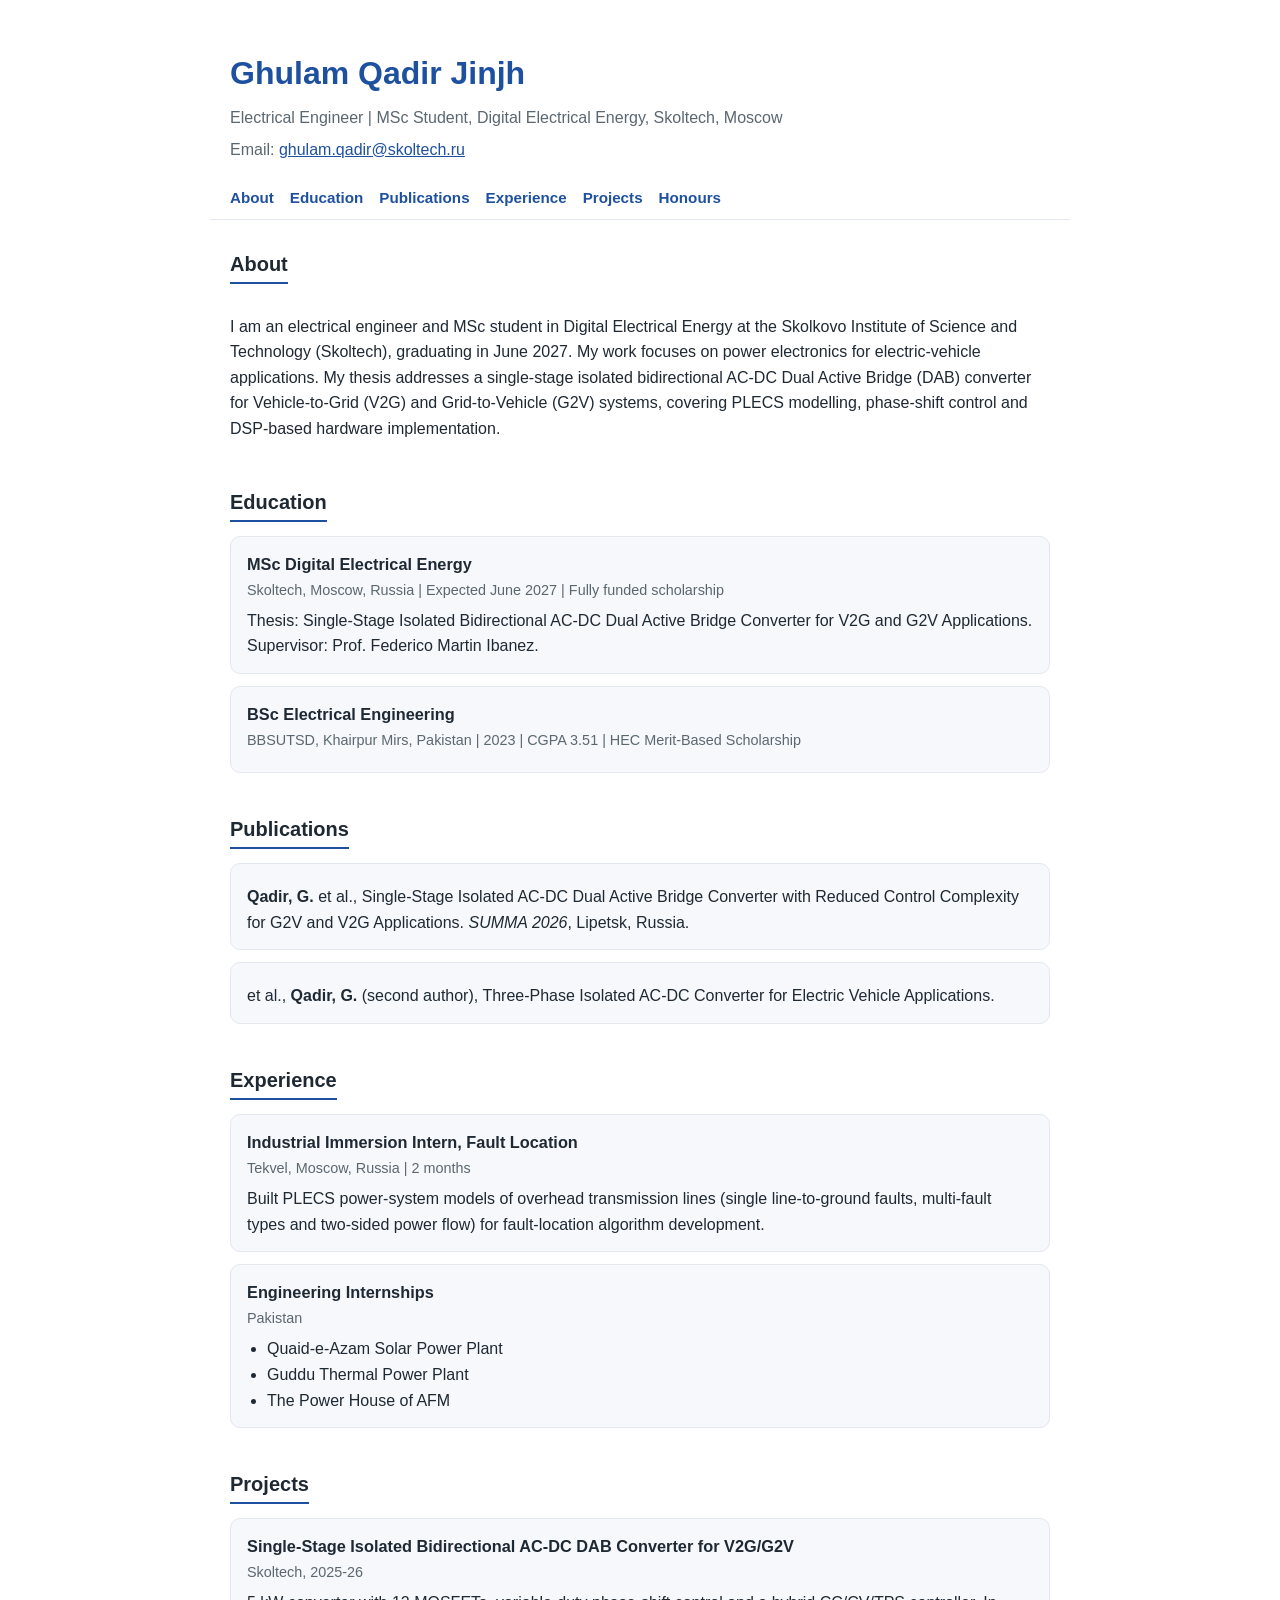
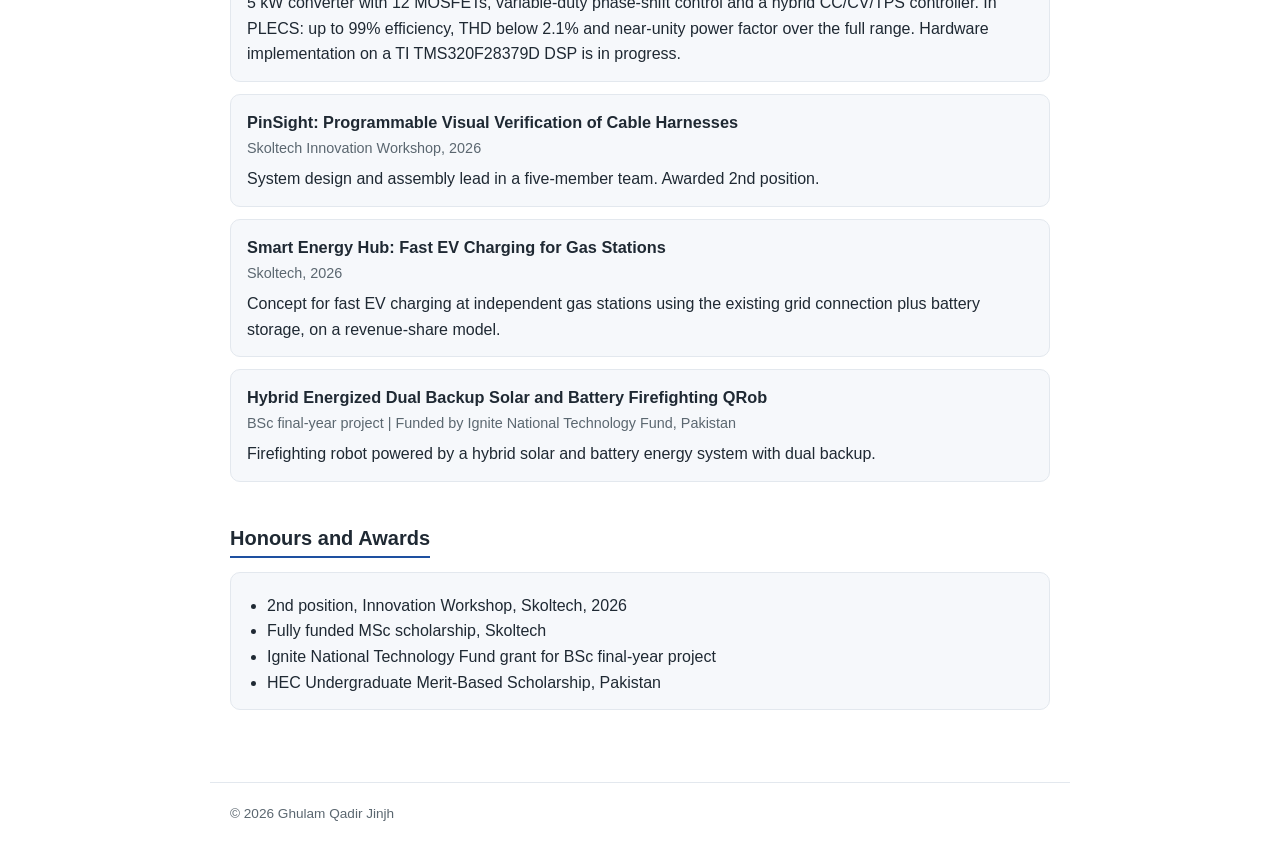
==== index.html @ 8839afb0 "Add personal academic website in index.html This is a complete HTML document for a personal academic" ====
<!DOCTYPE html>
<html lang="en">
<head>
<meta charset="utf-8">
<meta name="viewport" content="width=device-width, initial-scale=1">
<title>Ghulam Qadir Jinjh | Electrical Engineer</title>
<meta name="description" content="Personal academic website of Ghulam Qadir Jinjh, MSc student in Digital Electrical Energy at Skoltech.">
<style>
  :root { --bg:#ffffff; --text:#1f2933; --muted:#5b6770; --accent:#1e50a0; --line:#e3e8ee; --card:#f6f8fb; }
  @media (prefers-color-scheme: dark) {
    :root { --bg:#12161c; --text:#e6e9ee; --muted:#9aa5b1; --accent:#6ea1f0; --line:#262d36; --card:#1a2028; }
  }
  * { box-sizing: border-box; }
  body { margin:0; font-family: -apple-system, "Segoe UI", Roboto, Arial, sans-serif; background:var(--bg); color:var(--text); line-height:1.6; }
  header { max-width:860px; margin:0 auto; padding:48px 20px 16px; }
  h1 { margin:0; font-size:2rem; color:var(--accent); }
  .sub { color:var(--muted); margin:6px 0 0; }
  nav { max-width:860px; margin:0 auto; padding:8px 20px; display:flex; flex-wrap:wrap; gap:16px; border-bottom:1px solid var(--line); }
  nav a { color:var(--accent); text-decoration:none; font-weight:600; font-size:.95rem; }
  main { max-width:860px; margin:0 auto; padding:0 20px 60px; }
  section { padding-top:28px; }
  h2 { font-size:1.25rem; border-bottom:2px solid var(--accent); display:inline-block; padding-bottom:2px; margin:0 0 14px; }
  .item { background:var(--card); border:1px solid var(--line); border-radius:10px; padding:14px 16px; margin-bottom:12px; }
  .item h3 { margin:0; font-size:1.02rem; }
  .meta { color:var(--muted); font-size:.9rem; margin:2px 0 6px; }
  .item p { margin:6px 0 0; }
  ul { padding-left:20px; margin:6px 0 0; }
  a { color:var(--accent); }
  footer { max-width:860px; margin:0 auto; padding:20px; color:var(--muted); font-size:.85rem; border-top:1px solid var(--line); }
</style>
</head>
<body>

<header>
  <h1>Ghulam Qadir Jinjh</h1>
  <p class="sub">Electrical Engineer | MSc Student, Digital Electrical Energy, Skoltech, Moscow</p>
  <p class="sub">Email: <a href="mailto:ghulam.qadir@skoltech.ru">ghulam.qadir@skoltech.ru</a></p>
</header>

<nav>
  <a href="#about">About</a>
  <a href="#education">Education</a>
  <a href="#publications">Publications</a>
  <a href="#experience">Experience</a>
  <a href="#projects">Projects</a>
  <a href="#honours">Honours</a>
</nav>

<main>

<section id="about">
  <h2>About</h2>
  <p>I am an electrical engineer and MSc student in Digital Electrical Energy at the Skolkovo Institute of Science and Technology (Skoltech), graduating in June 2027. My work focuses on power electronics for electric-vehicle applications. My thesis addresses a single-stage isolated bidirectional AC-DC Dual Active Bridge (DAB) converter for Vehicle-to-Grid (V2G) and Grid-to-Vehicle (G2V) systems, covering PLECS modelling, phase-shift control and DSP-based hardware implementation.</p>
</section>

<section id="education">
  <h2>Education</h2>
  <div class="item">
    <h3>MSc Digital Electrical Energy</h3>
    <div class="meta">Skoltech, Moscow, Russia | Expected June 2027 | Fully funded scholarship</div>
    <p>Thesis: Single-Stage Isolated Bidirectional AC-DC Dual Active Bridge Converter for V2G and G2V Applications. Supervisor: Prof. Federico Martin Ibanez.</p>
  </div>
  <div class="item">
    <h3>BSc Electrical Engineering</h3>
    <div class="meta">BBSUTSD, Khairpur Mirs, Pakistan | 2023 | CGPA 3.51 | HEC Merit-Based Scholarship</div>
  </div>
</section>

<section id="publications">
  <h2>Publications</h2>
  <div class="item">
    <p><strong>Qadir, G.</strong> et al., Single-Stage Isolated AC-DC Dual Active Bridge Converter with Reduced Control Complexity for G2V and V2G Applications. <em>SUMMA 2026</em>, Lipetsk, Russia.</p>
  </div>
  <div class="item">
    <p>et al., <strong>Qadir, G.</strong> (second author), Three-Phase Isolated AC-DC Converter for Electric Vehicle Applications.</p>
  </div>
</section>

<section id="experience">
  <h2>Experience</h2>
  <div class="item">
    <h3>Industrial Immersion Intern, Fault Location</h3>
    <div class="meta">Tekvel, Moscow, Russia | 2 months</div>
    <p>Built PLECS power-system models of overhead transmission lines (single line-to-ground faults, multi-fault types and two-sided power flow) for fault-location algorithm development.</p>
  </div>
  <div class="item">
    <h3>Engineering Internships</h3>
    <div class="meta">Pakistan</div>
    <ul>
      <li>Quaid-e-Azam Solar Power Plant</li>
      <li>Guddu Thermal Power Plant</li>
      <li>The Power House of AFM</li>
    </ul>
  </div>
</section>

<section id="projects">
  <h2>Projects</h2>
  <div class="item">
    <h3>Single-Stage Isolated Bidirectional AC-DC DAB Converter for V2G/G2V</h3>
    <div class="meta">Skoltech, 2025-26</div>
    <p>5 kW converter with 12 MOSFETs, variable-duty phase-shift control and a hybrid CC/CV/TPS controller. In PLECS: up to 99% efficiency, THD below 2.1% and near-unity power factor over the full range. Hardware implementation on a TI TMS320F28379D DSP is in progress.</p>
  </div>
  <div class="item">
    <h3>PinSight: Programmable Visual Verification of Cable Harnesses</h3>
    <div class="meta">Skoltech Innovation Workshop, 2026</div>
    <p>System design and assembly lead in a five-member team. Awarded 2nd position.</p>
  </div>
  <div class="item">
    <h3>Smart Energy Hub: Fast EV Charging for Gas Stations</h3>
    <div class="meta">Skoltech, 2026</div>
    <p>Concept for fast EV charging at independent gas stations using the existing grid connection plus battery storage, on a revenue-share model.</p>
  </div>
  <div class="item">
    <h3>Hybrid Energized Dual Backup Solar and Battery Firefighting QRob</h3>
    <div class="meta">BSc final-year project | Funded by Ignite National Technology Fund, Pakistan</div>
    <p>Firefighting robot powered by a hybrid solar and battery energy system with dual backup.</p>
  </div>
</section>

<section id="honours">
  <h2>Honours and Awards</h2>
  <div class="item">
    <ul>
      <li>2nd position, Innovation Workshop, Skoltech, 2026</li>
      <li>Fully funded MSc scholarship, Skoltech</li>
      <li>Ignite National Technology Fund grant for BSc final-year project</li>
      <li>HEC Undergraduate Merit-Based Scholarship, Pakistan</li>
    </ul>
  </div>
</section>

</main>

<footer>&copy; 2026 Ghulam Qadir Jinjh</footer>

</body>
</html>
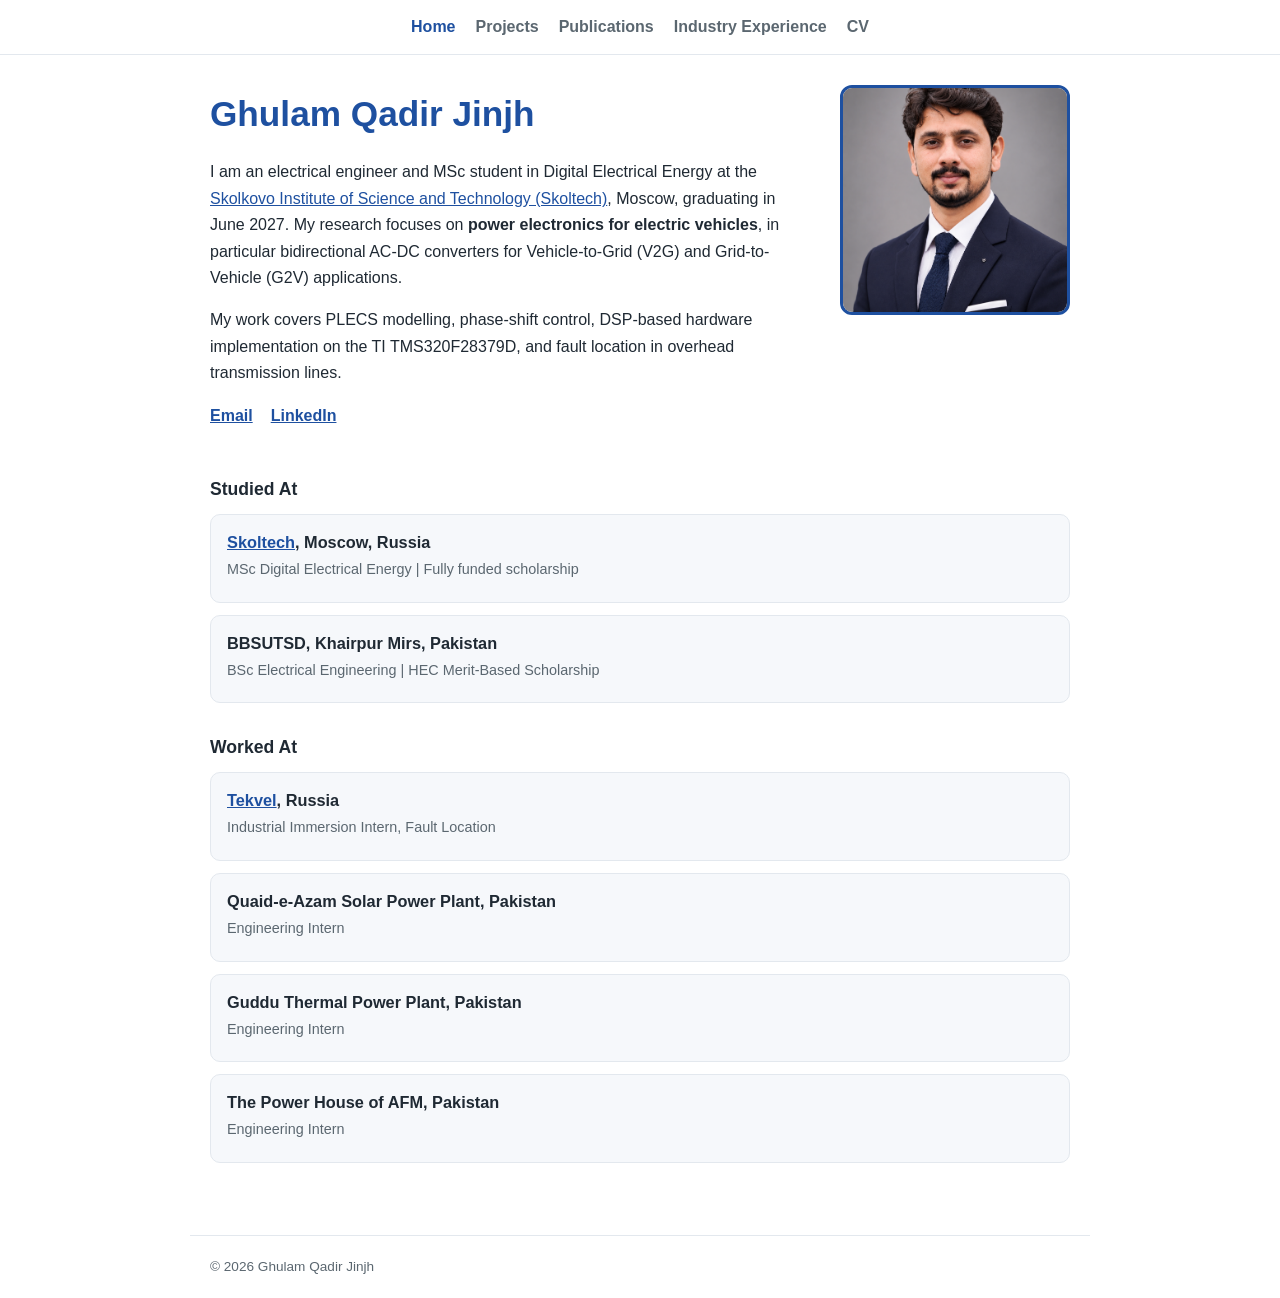
==== commit 4a9a8e0a: "Revamp index.html with new layout and content Updated the title and added a hero section with person" ====
--- a/index.html
+++ b/index.html
@@ -3,133 +3,61 @@
 <head>
 <meta charset="utf-8">
 <meta name="viewport" content="width=device-width, initial-scale=1">
-<title>Ghulam Qadir Jinjh | Electrical Engineer</title>
+<title>Ghulam Qadir Jinjh</title>
 <meta name="description" content="Personal academic website of Ghulam Qadir Jinjh, MSc student in Digital Electrical Energy at Skoltech.">
-<style>
-  :root { --bg:#ffffff; --text:#1f2933; --muted:#5b6770; --accent:#1e50a0; --line:#e3e8ee; --card:#f6f8fb; }
-  @media (prefers-color-scheme: dark) {
-    :root { --bg:#12161c; --text:#e6e9ee; --muted:#9aa5b1; --accent:#6ea1f0; --line:#262d36; --card:#1a2028; }
-  }
-  * { box-sizing: border-box; }
-  body { margin:0; font-family: -apple-system, "Segoe UI", Roboto, Arial, sans-serif; background:var(--bg); color:var(--text); line-height:1.6; }
-  header { max-width:860px; margin:0 auto; padding:48px 20px 16px; }
-  h1 { margin:0; font-size:2rem; color:var(--accent); }
-  .sub { color:var(--muted); margin:6px 0 0; }
-  nav { max-width:860px; margin:0 auto; padding:8px 20px; display:flex; flex-wrap:wrap; gap:16px; border-bottom:1px solid var(--line); }
-  nav a { color:var(--accent); text-decoration:none; font-weight:600; font-size:.95rem; }
-  main { max-width:860px; margin:0 auto; padding:0 20px 60px; }
-  section { padding-top:28px; }
-  h2 { font-size:1.25rem; border-bottom:2px solid var(--accent); display:inline-block; padding-bottom:2px; margin:0 0 14px; }
-  .item { background:var(--card); border:1px solid var(--line); border-radius:10px; padding:14px 16px; margin-bottom:12px; }
-  .item h3 { margin:0; font-size:1.02rem; }
-  .meta { color:var(--muted); font-size:.9rem; margin:2px 0 6px; }
-  .item p { margin:6px 0 0; }
-  ul { padding-left:20px; margin:6px 0 0; }
-  a { color:var(--accent); }
-  footer { max-width:860px; margin:0 auto; padding:20px; color:var(--muted); font-size:.85rem; border-top:1px solid var(--line); }
-</style>
+<link rel="stylesheet" href="style.css">
 </head>
 <body>
 
-<header>
-  <h1>Ghulam Qadir Jinjh</h1>
-  <p class="sub">Electrical Engineer | MSc Student, Digital Electrical Energy, Skoltech, Moscow</p>
-  <p class="sub">Email: <a href="mailto:ghulam.qadir@skoltech.ru">ghulam.qadir@skoltech.ru</a></p>
-</header>
-
 <nav>
-  <a href="#about">About</a>
-  <a href="#education">Education</a>
-  <a href="#publications">Publications</a>
-  <a href="#experience">Experience</a>
-  <a href="#projects">Projects</a>
-  <a href="#honours">Honours</a>
+  <a class="active" href="index.html">Home</a>
+  <a href="projects.html">Projects</a>
+  <a href="research.html">Publications</a>
+  <a href="industry.html">Industry Experience</a>
+  <a href="CV.pdf">CV</a>
 </nav>
 
 <main>
+  <div class="hero">
+    <div class="text">
+      <h1>Ghulam Qadir Jinjh</h1>
+      <p>I am an electrical engineer and MSc student in Digital Electrical Energy at the <a href="https://student.skoltech.ru/">Skolkovo Institute of Science and Technology (Skoltech)</a>, Moscow, graduating in June 2027. My research focuses on <strong>power electronics for electric vehicles</strong>, in particular bidirectional AC-DC converters for Vehicle-to-Grid (V2G) and Grid-to-Vehicle (G2V) applications.</p>
+      <p>My work covers PLECS modelling, phase-shift control, DSP-based hardware implementation on the TI TMS320F28379D, and fault location in overhead transmission lines.</p>
+      <div class="links">
+        <a href="mailto:ghulam.qadir@skoltech.ru">Email</a>
+        <a href="https://www.linkedin.com/in/ghulam-qadir-jinjh-522424252" target="_blank" rel="noopener">LinkedIn</a>
+      </div>
+    </div>
+    <img src="photo.png" alt="Ghulam Qadir Jinjh">
+  </div>
 
-<section id="about">
-  <h2>About</h2>
-  <p>I am an electrical engineer and MSc student in Digital Electrical Energy at the Skolkovo Institute of Science and Technology (Skoltech), graduating in June 2027. My work focuses on power electronics for electric-vehicle applications. My thesis addresses a single-stage isolated bidirectional AC-DC Dual Active Bridge (DAB) converter for Vehicle-to-Grid (V2G) and Grid-to-Vehicle (G2V) systems, covering PLECS modelling, phase-shift control and DSP-based hardware implementation.</p>
-</section>
-
-<section id="education">
-  <h2>Education</h2>
+  <h4>Studied At</h4>
   <div class="item">
-    <h3>MSc Digital Electrical Energy</h3>
-    <div class="meta">Skoltech, Moscow, Russia | Expected June 2027 | Fully funded scholarship</div>
-    <p>Thesis: Single-Stage Isolated Bidirectional AC-DC Dual Active Bridge Converter for V2G and G2V Applications. Supervisor: Prof. Federico Martin Ibanez.</p>
+    <h3><a href="https://student.skoltech.ru/">Skoltech</a>, Moscow, Russia</h3>
+    <div class="meta">MSc Digital Electrical Energy | Fully funded scholarship</div>
   </div>
   <div class="item">
-    <h3>BSc Electrical Engineering</h3>
-    <div class="meta">BBSUTSD, Khairpur Mirs, Pakistan | 2023 | CGPA 3.51 | HEC Merit-Based Scholarship</div>
+    <h3>BBSUTSD, Khairpur Mirs, Pakistan</h3>
+    <div class="meta">BSc Electrical Engineering | HEC Merit-Based Scholarship</div>
   </div>
-</section>
 
-<section id="publications">
-  <h2>Publications</h2>
+  <h4>Worked At</h4>
   <div class="item">
-    <p><strong>Qadir, G.</strong> et al., Single-Stage Isolated AC-DC Dual Active Bridge Converter with Reduced Control Complexity for G2V and V2G Applications. <em>SUMMA 2026</em>, Lipetsk, Russia.</p>
+    <h3><a href="https://tekvel.com">Tekvel</a>, Russia</h3>
+    <div class="meta">Industrial Immersion Intern, Fault Location</div>
   </div>
   <div class="item">
-    <p>et al., <strong>Qadir, G.</strong> (second author), Three-Phase Isolated AC-DC Converter for Electric Vehicle Applications.</p>
-  </div>
-</section>
-
-<section id="experience">
-  <h2>Experience</h2>
-  <div class="item">
-    <h3>Industrial Immersion Intern, Fault Location</h3>
-    <div class="meta">Tekvel, Moscow, Russia | 2 months</div>
-    <p>Built PLECS power-system models of overhead transmission lines (single line-to-ground faults, multi-fault types and two-sided power flow) for fault-location algorithm development.</p>
+    <h3>Quaid-e-Azam Solar Power Plant, Pakistan</h3>
+    <div class="meta">Engineering Intern</div>
   </div>
   <div class="item">
-    <h3>Engineering Internships</h3>
-    <div class="meta">Pakistan</div>
-    <ul>
-      <li>Quaid-e-Azam Solar Power Plant</li>
-      <li>Guddu Thermal Power Plant</li>
-      <li>The Power House of AFM</li>
-    </ul>
-  </div>
-</section>
-
-<section id="projects">
-  <h2>Projects</h2>
-  <div class="item">
-    <h3>Single-Stage Isolated Bidirectional AC-DC DAB Converter for V2G/G2V</h3>
-    <div class="meta">Skoltech, 2025-26</div>
-    <p>5 kW converter with 12 MOSFETs, variable-duty phase-shift control and a hybrid CC/CV/TPS controller. In PLECS: up to 99% efficiency, THD below 2.1% and near-unity power factor over the full range. Hardware implementation on a TI TMS320F28379D DSP is in progress.</p>
+    <h3>Guddu Thermal Power Plant, Pakistan</h3>
+    <div class="meta">Engineering Intern</div>
   </div>
   <div class="item">
-    <h3>PinSight: Programmable Visual Verification of Cable Harnesses</h3>
-    <div class="meta">Skoltech Innovation Workshop, 2026</div>
-    <p>System design and assembly lead in a five-member team. Awarded 2nd position.</p>
+    <h3>The Power House of AFM, Pakistan</h3>
+    <div class="meta">Engineering Intern</div>
   </div>
-  <div class="item">
-    <h3>Smart Energy Hub: Fast EV Charging for Gas Stations</h3>
-    <div class="meta">Skoltech, 2026</div>
-    <p>Concept for fast EV charging at independent gas stations using the existing grid connection plus battery storage, on a revenue-share model.</p>
-  </div>
-  <div class="item">
-    <h3>Hybrid Energized Dual Backup Solar and Battery Firefighting QRob</h3>
-    <div class="meta">BSc final-year project | Funded by Ignite National Technology Fund, Pakistan</div>
-    <p>Firefighting robot powered by a hybrid solar and battery energy system with dual backup.</p>
-  </div>
-</section>
-
-<section id="honours">
-  <h2>Honours and Awards</h2>
-  <div class="item">
-    <ul>
-      <li>2nd position, Innovation Workshop, Skoltech, 2026</li>
-      <li>Fully funded MSc scholarship, Skoltech</li>
-      <li>Ignite National Technology Fund grant for BSc final-year project</li>
-      <li>HEC Undergraduate Merit-Based Scholarship, Pakistan</li>
-    </ul>
-  </div>
-</section>
-
 </main>
 
 <footer>&copy; 2026 Ghulam Qadir Jinjh</footer>
--- a/style.css
+++ b/style.css
@@ -0,0 +1,23 @@
+:root { --bg:#ffffff; --text:#1f2933; --muted:#5b6770; --accent:#1e50a0; --line:#e3e8ee; --card:#f6f8fb; }
+@media (prefers-color-scheme: dark) {
+  :root { --bg:#12161c; --text:#e6e9ee; --muted:#9aa5b1; --accent:#6ea1f0; --line:#262d36; --card:#1a2028; }
+}
+* { box-sizing: border-box; }
+body { margin:0; font-family:-apple-system,"Segoe UI",Roboto,Arial,sans-serif; background:var(--bg); color:var(--text); line-height:1.65; }
+a { color:var(--accent); }
+nav { border-bottom:1px solid var(--line); padding:14px 20px; display:flex; flex-wrap:wrap; gap:20px; justify-content:center; }
+nav a { text-decoration:none; font-weight:600; color:var(--muted); }
+nav a:hover, nav a.active { color:var(--accent); }
+main { max-width:900px; margin:0 auto; padding:30px 20px 60px; }
+h1 { color:var(--accent); margin:0 0 14px; font-size:2.2rem; }
+h2 { color:var(--accent); font-size:1.3rem; border-bottom:2px solid var(--accent); display:inline-block; padding-bottom:2px; margin:30px 0 14px; }
+h4 { font-size:1.1rem; margin:30px 0 10px; }
+.hero { display:flex; gap:30px; align-items:flex-start; flex-wrap:wrap; }
+.hero .text { flex:1 1 380px; }
+.hero img { width:230px; height:230px; object-fit:cover; border-radius:12px; border:3px solid var(--accent); }
+.links { display:flex; gap:18px; flex-wrap:wrap; margin:16px 0; font-weight:600; }
+.item { background:var(--card); border:1px solid var(--line); border-radius:10px; padding:14px 16px; margin-bottom:12px; }
+.item h3 { margin:0; font-size:1.02rem; }
+.meta { color:var(--muted); font-size:.9rem; margin:2px 0 6px; }
+.item p { margin:6px 0 0; }
+footer { max-width:900px; margin:0 auto; padding:20px; color:var(--muted); font-size:.85rem; border-top:1px solid var(--line); }
